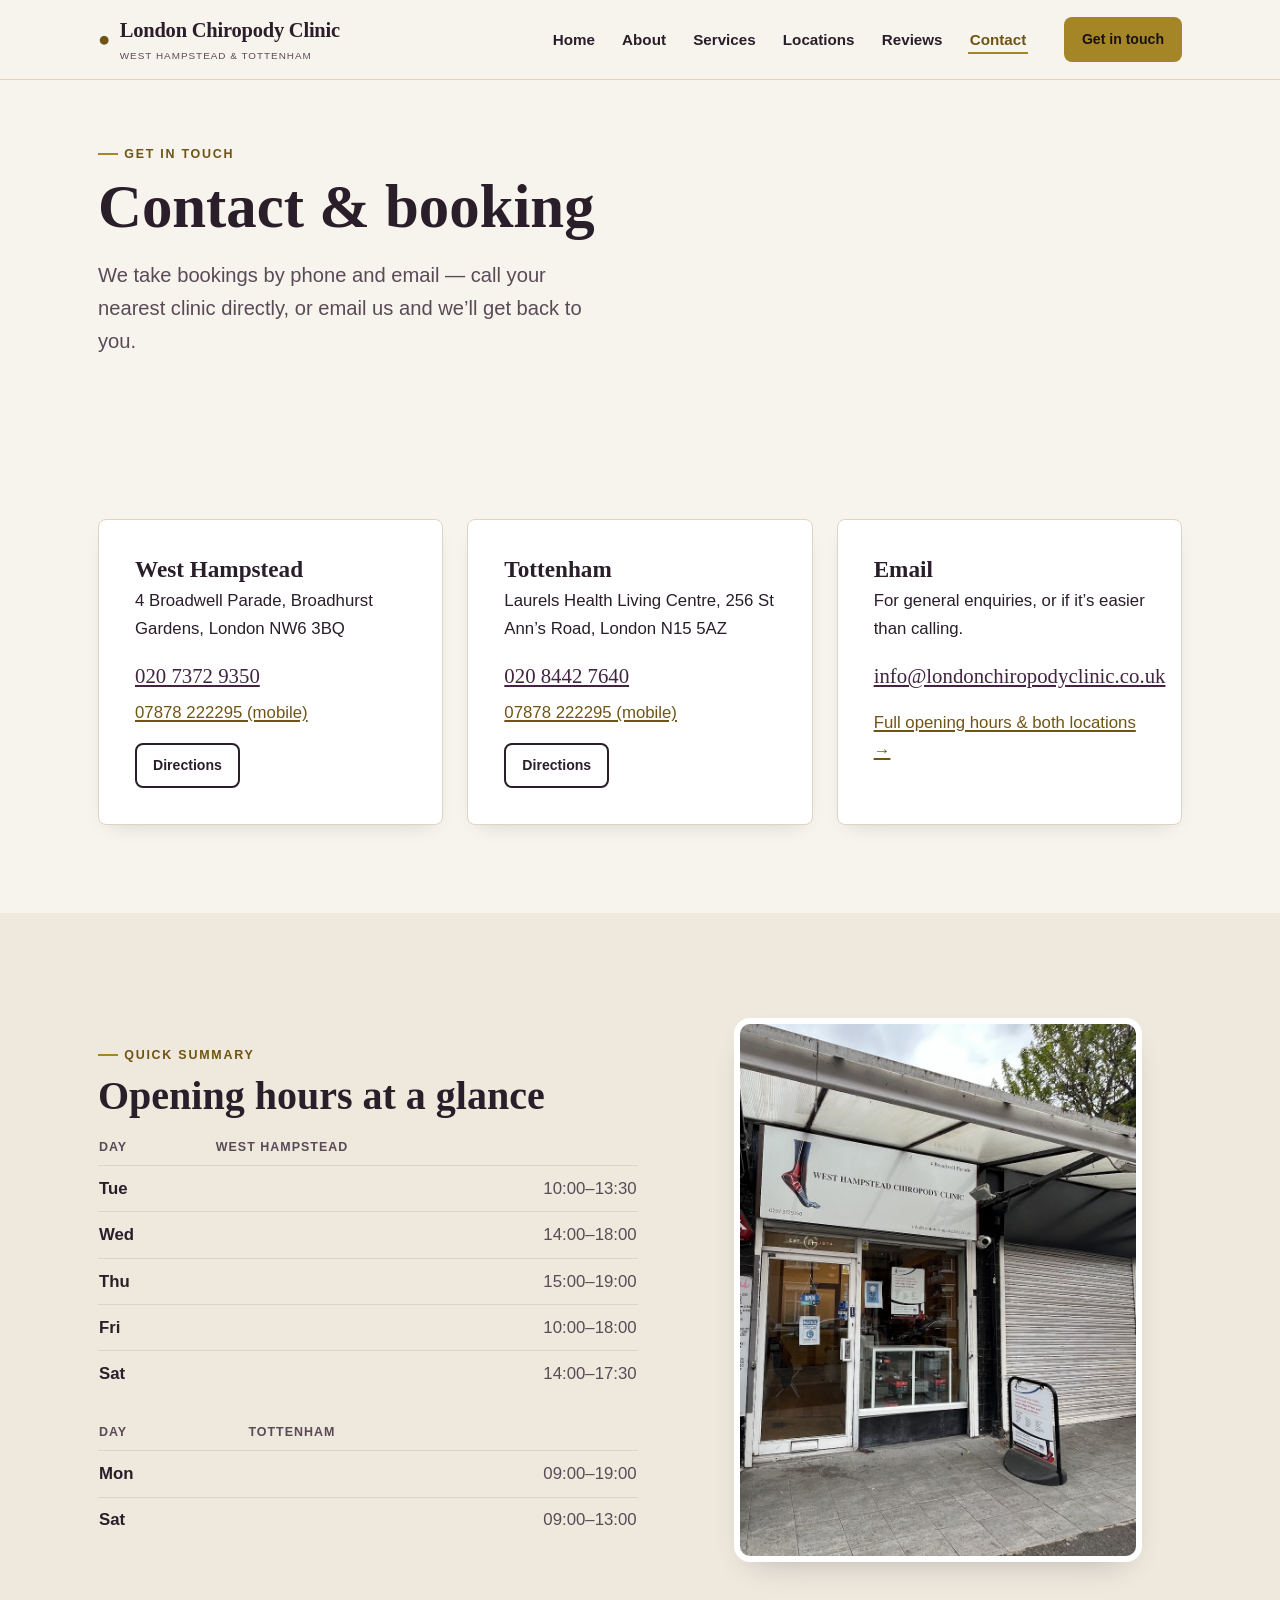
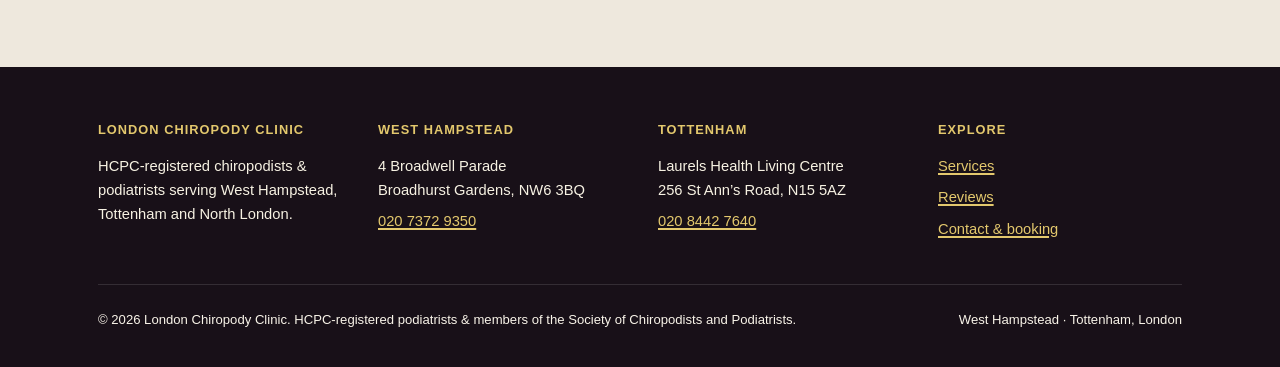
==== contact.html @ a11cd90a "Initial build: London Chiropody Clinic demo site Custom static site for London Chiropody Clinic (Wes" ====
<!doctype html>
<html lang="en-GB" class="no-js">
<head>
<meta charset="UTF-8">
<meta name="viewport" content="width=device-width, initial-scale=1">
<title>Contact &amp; Booking | London Chiropody Clinic</title>
<meta name="description" content="Call or email London Chiropody Clinic to book an appointment in West Hampstead or Tottenham.">
<link rel="icon" href="assets/img/favicon.svg" type="image/svg+xml">
<link rel="stylesheet" href="assets/css/tokens.css">
<link rel="stylesheet" href="assets/css/main.css">
<style>
  .contact-grid { display: grid; gap: var(--space-3); grid-template-columns: repeat(auto-fit, minmax(260px, 1fr)); }
  .contact-card { background: var(--color-surface); border: 1px solid var(--color-line); border-radius: var(--radius-md); padding: var(--space-4); box-shadow: var(--shadow-soft); }
  .contact-card h3 { margin-bottom: 0.3rem; }
  .contact-card .big-link { display: block; font-family: var(--font-display); font-size: 1.3rem; color: var(--color-plum-deep); margin-block: 0.4rem; }
  .contact-card .big-link:hover { color: var(--color-gold-deep); }
</style>
</head>
<body>
<a class="skip-link" href="#main">Skip to content</a>
<div class="scroll-progress"><div class="scroll-progress__fill"></div></div>

<header class="site-header">
  <div class="container site-header__bar">
    <a class="brand" href="index.html">
      <span class="brand__mark" aria-hidden="true">&#9679;</span>
      <span>London Chiropody Clinic<small>West Hampstead &amp; Tottenham</small></span>
    </a>
    <button class="nav__toggle" aria-expanded="false" aria-controls="primary-nav" aria-label="Toggle menu"><span></span></button>
    <nav class="nav__menu" id="primary-nav" data-open="false">
      <ul class="nav__links">
        <li><a href="index.html">Home</a></li>
        <li><a href="about.html">About</a></li>
        <li><a href="services.html">Services</a></li>
        <li><a href="locations.html">Locations</a></li>
        <li><a href="reviews.html">Reviews</a></li>
        <li><a href="contact.html" aria-current="page">Contact</a></li>
      </ul>
      <div class="nav__cta">
        <button class="btn btn--primary btn--sm" data-quick-contact-trigger type="button">Get in touch</button>
      </div>
    </nav>
  </div>
</header>

<main id="main">

  <section class="section--tight">
    <div class="container">
      <p class="eyebrow" data-reveal>Get in touch</p>
      <h1 data-reveal>Contact &amp; booking</h1>
      <p class="hero__lead" data-reveal data-reveal-delay="80ms">We take bookings by phone and email — call your nearest clinic directly, or email us and we&rsquo;ll get back to you.</p>
    </div>
  </section>

  <section class="section">
    <div class="container contact-grid">

      <div class="contact-card" data-reveal>
        <h3>West Hampstead</h3>
        <p>4 Broadwell Parade, Broadhurst Gardens, London NW6 3BQ</p>
        <a class="big-link" href="tel:02073729350">020 7372 9350</a>
        <p><a href="tel:07878222295">07878 222295 (mobile)</a></p>
        <a class="btn btn--outline btn--sm" href="https://www.google.com/maps/search/?api=1&query=West+Hampstead+Chiropody+Clinic+4+Broadwell+Parade+London" target="_blank" rel="noopener">Directions</a>
      </div>

      <div class="contact-card" data-reveal data-reveal-delay="80ms">
        <h3>Tottenham</h3>
        <p>Laurels Health Living Centre, 256 St Ann&rsquo;s Road, London N15 5AZ</p>
        <a class="big-link" href="tel:02084427640">020 8442 7640</a>
        <p><a href="tel:07878222295">07878 222295 (mobile)</a></p>
        <a class="btn btn--outline btn--sm" href="https://www.google.com/maps/search/?api=1&query=Laurels+Health+Living+Centre+256+St+Anns+Road+Tottenham+London" target="_blank" rel="noopener">Directions</a>
      </div>

      <div class="contact-card" data-reveal data-reveal-delay="160ms">
        <h3>Email</h3>
        <p>For general enquiries, or if it&rsquo;s easier than calling.</p>
        <a class="big-link" href="mailto:info@londonchiropodyclinic.co.uk">info@londonchiropodyclinic.co.uk</a>
        <p style="margin-top: var(--space-2);"><a href="locations.html">Full opening hours &amp; both locations &rarr;</a></p>
      </div>

    </div>
  </section>

  <section class="section section--dim">
    <div class="container grid-2">
      <div data-reveal>
        <p class="eyebrow">Quick summary</p>
        <h2>Opening hours at a glance</h2>
        <table class="hours-table">
          <caption class="visually-hidden">Summary of opening hours at both clinics</caption>
          <thead><tr><th>Day</th><th>West Hampstead</th></tr></thead>
          <tbody>
            <tr><td>Tue</td><td>10:00&ndash;13:30</td></tr>
            <tr><td>Wed</td><td>14:00&ndash;18:00</td></tr>
            <tr><td>Thu</td><td>15:00&ndash;19:00</td></tr>
            <tr><td>Fri</td><td>10:00&ndash;18:00</td></tr>
            <tr><td>Sat</td><td>14:00&ndash;17:30</td></tr>
          </tbody>
        </table>
        <table class="hours-table" style="margin-top: var(--space-3);">
          <thead><tr><th>Day</th><th>Tottenham</th></tr></thead>
          <tbody>
            <tr><td>Mon</td><td>09:00&ndash;19:00</td></tr>
            <tr><td>Sat</td><td>09:00&ndash;13:00</td></tr>
          </tbody>
        </table>
      </div>
      <figure class="photo-frame ar-portrait" data-reveal data-reveal-delay="100ms">
        <img src="assets/img/broadwell-parade-storefront.jpg" width="870" height="1520" loading="lazy" alt="The West Hampstead Chiropody Clinic shopfront at 4 Broadwell Parade">
      </figure>
    </div>
  </section>

</main>

<footer class="site-footer">
  <div class="container">
    <div class="footer-grid">
      <div>
        <h4>London Chiropody Clinic</h4>
        <p>HCPC-registered chiropodists &amp; podiatrists serving West Hampstead, Tottenham and North London.</p>
      </div>
      <div>
        <h4>West Hampstead</h4>
        <p>4 Broadwell Parade<br>Broadhurst Gardens, NW6 3BQ</p>
        <p><a href="tel:02073729350">020 7372 9350</a></p>
      </div>
      <div>
        <h4>Tottenham</h4>
        <p>Laurels Health Living Centre<br>256 St Ann&rsquo;s Road, N15 5AZ</p>
        <p><a href="tel:02084427640">020 8442 7640</a></p>
      </div>
      <div>
        <h4>Explore</h4>
        <p><a href="services.html">Services</a></p>
        <p><a href="reviews.html">Reviews</a></p>
        <p><a href="contact.html">Contact &amp; booking</a></p>
      </div>
    </div>
    <div class="footer-bottom">
      <span>&copy; 2026 London Chiropody Clinic. HCPC-registered podiatrists &amp; members of the Society of Chiropodists and Podiatrists.</span>
      <span>West Hampstead &middot; Tottenham, London</span>
    </div>
  </div>
</footer>

<dialog id="quick-contact">
  <div class="quick-contact__body">
    <button class="quick-contact__close" aria-label="Close">&times;</button>
    <h3>Get in touch</h3>
    <p>Call your nearest clinic, or drop us an email.</p>
    <div class="quick-contact__list">
      <a href="tel:02073729350">&#9742;&#65039; West Hampstead &mdash; 020 7372 9350</a>
      <a href="tel:02084427640">&#9742;&#65039; Tottenham &mdash; 020 8442 7640</a>
      <a href="tel:07878222295">&#128241; Mobile &mdash; 07878 222295</a>
      <a href="mailto:info@londonchiropodyclinic.co.uk">&#9993;&#65039; info@londonchiropodyclinic.co.uk</a>
    </div>
  </div>
</dialog>

<script src="assets/js/main.js"></script>
</body>
</html>
---- assets/css/tokens.css ----
/* ==========================================================================
   Design tokens — London Chiropody Clinic, West Hampstead NW6 (+ Tottenham)
   Palette: "ledger & ochre" — a mustard/ochre gold (the brass-plaque,
   long-established-practice feel echoed by the real "EST." medallion on
   the West Hampstead shopfront) paired with a near-black aubergine ink
   (precision, hygiene, quiet competence) on a warm parchment-ledger paper.

   Distinct from every other project in this consultancy's portfolio (hues
   computed from hex, not eyeballed):
   - No navy/indigo/cobalt/azure blue cluster (cobblers-and-keys ~214°,
     nw3-chiropractic ~237°, igophysio ~214°, flc-french-language-centre
     ~203°, wilhelminas-bakery secondary ~222°, mad-lillies near-black
     ~255-260°).
   - No teal/juniper/steel blue-green cluster (je-sports-therapy ~182°,
     royal-fabrics ~179°, north-london-vet-clinic ~189°, beehive-brookland
     secondary ~198°, osprey-clinic ~162°).
   - No sage/bottle-green cluster (nw3-chiropractic secondary ~132°,
     lamats-vintage ~153°, rowberry-restoration ~158°, je-sports-therapy
     secondary ~152°, casa-dei-bambini-montessori ~96°).
   - No citron/olive (igophysio secondary ~76°).
   - No amethyst/violet (dental-perfection ~276°) or magenta/rose/wine
     cluster (stitches-tailoring ~306°, royal-fabrics primary ~346°,
     mad-lillies secondary ~350°, reichs-caterers ~338°, quigley-butchers
     red ~0°).
   - This build's primary — mustard/ochre gold at hue ~45° — sits in a
     genuinely open gap: every other project's gold/brass/rust/terracotta
     note (beehive-brookland ~39°, lamats-vintage secondary ~41°, reichs-
     caterers/stitches-tailoring secondary ~39-40°, i-love-pilates ~15°,
     wilhelminas-bakery ~15-18°, osprey-clinic secondary ~17-20°, cobblers-
     and-keys secondary ~24°, north-london-vet secondary ~28°, beauty-
     aesthetics gold ~31°, dental-perfection secondary ~34-36°) sits at
     least 4-15° warmer/redder than this one, and none of them use gold as
     the SOLE dominant brand hue the way this build does — here it carries
     the whole identity against a near-neutral ink, closer in spirit to
     michael-kendrick-architects' restrained "neutral + one hue" approach
     than to any of the two-strong-hue builds.
   - The ink is a near-black with a faint plum/aubergine undertone (hue
     ~300°, but at 14-20% lightness it reads as charcoal-black, not as a
     visible purple) — distinct from mad-lillies' blue-leaning near-black
     (~255-260°) and from every other project's warm-brown or cool-blue
     near-black ink.
   - Slab-serif display face (system "Rockwell"/"Roboto Slab" stack) is
     this build's unique typographic identity — sturdy and structural,
     fitting a foot/postural-health practice — distinct from the Georgia/
     Palatino antique-shop serif cluster (beehive-brookland, cobblers-and-
     keys, dental-perfection, quigley-butchers, rowberry-restoration,
     royal-fabrics, wilhelminas-bakery, lamats-vintage) and the Avenir/
     Century-Gothic/Optima geometric-sans cluster (osprey-clinic, beauty-
     aesthetics, igophysio, mad-lillies).

   Contrast notes (computed against WCAG AA — 4.5:1 body text / 3:1 large
   text & UI — via the relative-luminance formula, not eyeballed):
   - --color-ink (#291E29) on --color-paper (#F7F4ED): 14.57:1 — safe
     everywhere.
   - --color-plum-deep (#422441) on paper: 12.25:1 — safe for headings/
     links/small text.
   - --color-gold-deep (#6F5415) on paper: 6.47:1 — safe for links, small
     text, icons on light backgrounds.
   - --color-gold (#A58627) on paper: 3.17:1 — DECORATIVE / LARGE-TEXT /
     BUTTON-FILL (with ink text on top) ONLY, not for small text or body
     copy on light backgrounds.
   - --color-gold-light (#E3C86D) on --color-ink-deep (#181018): 11.32:1 —
     safe for headings/body text on dark sections (footer, hero scrim).
   - --color-plum-light (#B389B3) on --color-ink-deep: 6.35:1 — safe for
     secondary text/links on dark sections.
   ========================================================================== */

:root {
  /* ---- Colour: gold (primary) ---- */
  --color-gold: #A58627;          /* primary — mustard/ochre. Decorative/large-text/button-fill (with ink text) only on light bg (3.17:1). */
  --color-gold-hover: color-mix(in oklch, var(--color-gold) 82%, black);
  --color-gold-deep: #6F5415;     /* text-safe darker gold — links, small text/icons on light backgrounds (6.47:1+) */
  --color-gold-light: #E3C86D;    /* text-safe gold on dark ink-deep backgrounds (11.32:1) */
  --color-gold-pale: #F5EEDB;     /* pale gold tint for chips/badges/backgrounds — not for text */

  /* ---- Colour: plum-ink (secondary / dark neutral) ---- */
  --color-plum: #644064;          /* secondary accent — muted aubergine, used sparingly (badges, hover states) */
  --color-plum-deep: #422441;     /* text-safe plum — headings, links (12.25:1 on paper) */
  --color-plum-light: #B389B3;    /* text-safe plum on dark ink-deep backgrounds (6.35:1) */
  --color-plum-pale: #EEE3EC;     /* pale plum tint for chips/backgrounds — not for text */

  /* ---- Colour: neutrals ---- */
  --color-paper: #F7F4ED;         /* page background — warm parchment-ledger */
  --color-paper-dim: #EEE8DD;     /* secondary panel background, card fills */
  --color-surface: #FFFFFF;       /* card surface */
  --color-ink: #291E29;           /* body text — near-black with faint aubergine undertone (14.57:1 on paper) */
  --color-ink-deep: #181018;      /* darkest — footer, hero scrim, max-contrast dark sections */
  --color-ink-soft: #5A4A57;      /* secondary text, captions (7.1:1 on paper) */
  --color-line: #DBD4C7;          /* hairline borders/rules — decorative only */
  --color-line-strong: #C9BEA8;
  --color-white: #FFFFFF;

  /* Computed hover-fill, derived live via color-mix rather than hand-picked */
  --hover-fill-gold: color-mix(in oklch, var(--color-gold-deep) 80%, black);
  --hover-fill-ink: color-mix(in oklch, var(--color-ink-deep) 82%, black);

  /* Semantic aliases */
  --color-bg: var(--color-paper);
  --color-text: var(--color-ink);
  --color-text-soft: var(--color-ink-soft);
  --color-primary: var(--color-gold);
  --color-accent: var(--color-plum);
  --color-accent-2: var(--color-plum-deep);

  /* ---- Typography ----
     No CDN/webfont dependency (GitHub Pages, no build step): system-font
     stacks only. A sturdy geometric slab serif for headings (structural,
     dependable — fits a foot/postural-health practice) with a clean
     humanist sans for body/UI. */
  --font-display: Rockwell, "Rockwell Nova", "Roboto Slab", "Bookman Old Style", Georgia, serif;
  --font-body: -apple-system, BlinkMacSystemFont, "Segoe UI", Roboto, "Helvetica Neue", Arial, sans-serif;
  --font-sans: -apple-system, BlinkMacSystemFont, "Segoe UI", Roboto, "Helvetica Neue", Arial, sans-serif;

  --fs-h1: clamp(2.25rem, 3.6vw + 1rem, 3.8rem);
  --fs-h2: clamp(1.75rem, 2.2vw + 1rem, 2.5rem);
  --fs-h3: clamp(1.2rem, 1vw + 1rem, 1.45rem);
  --fs-lead: clamp(1.08rem, 0.7vw + 0.9rem, 1.26rem);
  --fs-body: 1.05rem;
  --fs-small: 0.875rem;
  --fs-eyebrow: 0.78rem;

  --lh-tight: 1.16;
  --lh-body: 1.65;

  /* ---- Spacing scale ---- */
  --space-1: 0.5rem;
  --space-2: 1rem;
  --space-3: 1.5rem;
  --space-4: 2.25rem;
  --space-5: 3.5rem;
  --space-6: 5.5rem;
  --space-7: 8rem;

  /* ---- Layout ---- */
  --container-width: 1180px;
  --container-pad: clamp(1.25rem, 4vw, 3rem);
  --radius-sm: 4px;
  --radius-md: 8px;
  --radius-lg: 16px;

  /* ---- Shadows (warm ink-toned) ---- */
  --shadow-card: 0 14px 32px -18px rgba(24, 16, 24, 0.3);
  --shadow-card-hover: 0 22px 44px -16px rgba(24, 16, 24, 0.38);
  --shadow-soft: 0 8px 20px -12px rgba(24, 16, 24, 0.22);

  /* ---- Motion ---- */
  --ease-out: cubic-bezier(0.22, 1, 0.36, 1);
  --ease-key: cubic-bezier(0.16, 0.84, 0.44, 1);
  --dur-fast: 220ms;
  --dur-med: 550ms;
  --dur-slow: 1100ms;

  /* Breakpoints (reference only, used in comments): 640 / 900 / 1200 */
}
---- assets/css/main.css ----
/* ==========================================================================
   London Chiropody Clinic — shared stylesheet
   Reset, layout, nav, footer, buttons, cards, reveal-on-scroll system, plus
   this site's bespoke components: the subgrid .service-grid / .review-grid
   card rows, the native <dialog> quick-contact modal, .review cards with
   :has() sibling-focus, the .hours-table with tabular-nums, and the FAQ
   (details/summary) accordion.
   Page-specific styles live inline in each page's <style> block.
   ========================================================================== */

/* ---- View transitions: native crossfade between pages ---- */
@view-transition {
  navigation: auto;
}

/* ---- Reset ---- */
*, *::before, *::after { box-sizing: border-box; }
html { scroll-behavior: smooth; }
@media (prefers-reduced-motion: reduce) {
  html { scroll-behavior: auto; }
  *, *::before, *::after {
    animation-duration: 0.001ms !important;
    animation-iteration-count: 1 !important;
    transition-duration: 0.001ms !important;
    scroll-behavior: auto !important;
  }
}
body {
  margin: 0;
  background: var(--color-bg);
  color: var(--color-text);
  font-family: var(--font-body);
  font-size: var(--fs-body);
  line-height: var(--lh-body);
  -webkit-font-smoothing: antialiased;
}
img, svg { max-width: 100%; display: block; }
h1, h2, h3, h4 {
  font-family: var(--font-display);
  line-height: var(--lh-tight);
  margin: 0 0 var(--space-2);
  color: var(--color-ink);
  font-weight: 700;
}
h1 { font-size: var(--fs-h1); }
h2 { font-size: var(--fs-h2); }
h3 { font-size: var(--fs-h3); }
p { margin: 0 0 var(--space-2); }
a { color: var(--color-gold-deep); text-decoration-thickness: 1.5px; text-underline-offset: 2px; }
a:hover { color: var(--color-plum-deep); }
ul, ol { margin: 0; padding: 0; }
li { list-style: none; }
button { font: inherit; }

.container {
  width: 100%;
  max-width: var(--container-width);
  margin-inline: auto;
  padding-inline: var(--container-pad);
}

.visually-hidden {
  position: absolute; width: 1px; height: 1px; overflow: hidden;
  clip: rect(0 0 0 0); white-space: nowrap; border: 0; padding: 0; margin: -1px;
}

.skip-link {
  position: absolute; left: 1rem; top: -3rem;
  background: var(--color-ink-deep); color: var(--color-gold-light);
  padding: 0.6rem 1rem; border-radius: var(--radius-sm); z-index: 200;
  transition: top var(--dur-fast) var(--ease-out);
}
.skip-link:focus { top: 1rem; }

/* ---- Eyebrow / section labels ---- */
.eyebrow {
  display: inline-flex; align-items: center; gap: 0.5em;
  font-size: var(--fs-eyebrow); letter-spacing: 0.14em; text-transform: uppercase;
  font-weight: 700; color: var(--color-gold-deep);
  margin-bottom: var(--space-1);
}
.eyebrow::before {
  content: ""; width: 1.6em; height: 2px; background: var(--color-gold);
  display: inline-block;
}

/* ==========================================================================
   Header / Nav
   ========================================================================== */
.site-header {
  position: sticky; top: 0; z-index: 100;
  background: color-mix(in oklch, var(--color-paper) 92%, transparent);
  backdrop-filter: blur(10px);
  border-bottom: 1px solid var(--color-line);
}
.site-header__bar {
  display: flex; align-items: center; justify-content: space-between;
  gap: var(--space-3);
  padding-block: 0.9rem;
}
.brand {
  display: flex; align-items: center; gap: 0.6rem;
  font-family: var(--font-display); font-weight: 700;
  font-size: 1.28rem; color: var(--color-ink); text-decoration: none;
  letter-spacing: -0.01em;
}
.brand:hover { color: var(--color-ink); }
.brand__mark { color: var(--color-gold-deep); }
.brand small {
  display: block; font-family: var(--font-body); font-weight: 500;
  font-size: 0.62rem; letter-spacing: 0.1em; text-transform: uppercase;
  color: var(--color-ink-soft);
}

.nav__toggle {
  display: none;
  background: none; border: 1px solid var(--color-line-strong);
  border-radius: var(--radius-sm); padding: 0.5rem 0.7rem; cursor: pointer;
  color: var(--color-ink);
}
.nav__toggle span, .nav__toggle::before, .nav__toggle::after {
  content: ""; display: block; width: 20px; height: 2px; background: currentColor;
  margin: 4px 0; transition: transform var(--dur-fast) var(--ease-out), opacity var(--dur-fast);
}

.nav__menu { display: flex; align-items: center; gap: var(--space-4); }
.nav__links { display: flex; gap: var(--space-3); }
.nav__links a {
  color: var(--color-ink); text-decoration: none; font-weight: 600;
  font-size: 0.95rem; padding: 0.3rem 0.1rem; position: relative;
}
.nav__links a::after {
  content: ""; position: absolute; left: 0; right: 100%; bottom: -2px; height: 2px;
  background: var(--color-gold); transition: right var(--dur-fast) var(--ease-out);
}
.nav__links a:hover::after, .nav__links a[aria-current="page"]::after { right: 0; }
.nav__links a[aria-current="page"] { color: var(--color-gold-deep); }

.nav__cta {
  display: inline-flex; align-items: center; gap: 0.5rem;
  white-space: nowrap;
}

@media (max-width: 860px) {
  .nav__toggle { display: block; }
  .nav__menu {
    position: absolute; top: 100%; left: 0; right: 0;
    background: var(--color-paper);
    border-bottom: 1px solid var(--color-line);
    flex-direction: column; align-items: stretch; gap: 0;
    padding: var(--space-2) var(--container-pad) var(--space-4);
    transform: translateY(-8px); opacity: 0; pointer-events: none;
    transition: transform var(--dur-fast) var(--ease-out), opacity var(--dur-fast);
    max-height: calc(100vh - 100%);
    overflow-y: auto;
  }
  .nav__menu[data-open="true"] {
    transform: translateY(0); opacity: 1; pointer-events: auto;
  }
  .nav__links { flex-direction: column; gap: 0; }
  .nav__links a { padding: 0.85rem 0; border-bottom: 1px solid var(--color-line); }
  .nav__cta { margin-top: var(--space-2); }
}

/* ==========================================================================
   Buttons
   ========================================================================== */
.btn {
  display: inline-flex; align-items: center; justify-content: center; gap: 0.5rem;
  padding: 0.85rem 1.5rem; border-radius: var(--radius-md);
  font-weight: 700; font-size: 0.98rem; text-decoration: none;
  border: 2px solid transparent; cursor: pointer;
  transition: transform var(--dur-fast) var(--ease-out), background var(--dur-fast), box-shadow var(--dur-fast);
}
.btn--primary {
  background: var(--color-gold); color: var(--color-ink-deep);
}
.btn--primary:hover { background: var(--hover-fill-gold); color: var(--color-white); }
.btn--ink {
  background: var(--color-ink); color: var(--color-gold-light);
}
.btn--ink:hover { background: var(--hover-fill-ink); }
.btn--outline {
  background: transparent; border-color: var(--color-ink);
  color: var(--color-ink);
}
.btn--outline:hover { background: var(--color-ink); color: var(--color-gold-light); }
.btn--sm { padding: 0.55rem 1rem; font-size: 0.88rem; }
.btn-row { display: flex; flex-wrap: wrap; gap: 0.9rem; }

/* ==========================================================================
   Sections / layout helpers
   ========================================================================== */
.section { padding-block: var(--space-6); }
.section--tight { padding-block: var(--space-5); }
.section--dim { background: var(--color-paper-dim); }
.section--ink {
  background: var(--color-ink-deep); color: var(--color-gold-pale);
}
.section--ink h2, .section--ink h3 { color: var(--color-white); }
.section--ink .eyebrow { color: var(--color-gold-light); }
.section--ink p { color: color-mix(in srgb, var(--color-gold-pale) 82%, white); }
.section--ink a:not(.btn) { color: var(--color-gold-light); }

.section-head { max-width: 640px; margin-bottom: var(--space-4); }
.section-head--center { margin-inline: auto; text-align: center; }

.grid-2 { display: grid; grid-template-columns: 1fr; gap: var(--space-5); }
@media (min-width: 900px) {
  .grid-2 { grid-template-columns: 1.05fr 0.95fr; align-items: center; }
}
.grid-2--reverse { direction: rtl; }
.grid-2--reverse > * { direction: ltr; }

/* ==========================================================================
   Scroll reveal
   ========================================================================== */
[data-reveal] {
  opacity: 0; transform: translateY(22px);
  transition: opacity var(--dur-slow) var(--ease-out), transform var(--dur-slow) var(--ease-out);
  transition-delay: var(--reveal-delay, 0ms);
}
[data-reveal].is-visible { opacity: 1; transform: translateY(0); }

/* ==========================================================================
   Hero
   ========================================================================== */
.hero {
  position: relative;
  padding-block: var(--space-6) var(--space-5);
  background:
    radial-gradient(circle at 88% 8%, color-mix(in oklch, var(--color-gold) 20%, transparent), transparent 55%),
    var(--color-paper);
  overflow: hidden;
}
.hero__grid {
  display: grid; gap: var(--space-5);
  grid-template-columns: 1fr;
  align-items: center;
}
@media (min-width: 960px) {
  .hero__grid { grid-template-columns: 1.1fr 0.9fr; }
}
.hero h1 { margin-bottom: var(--space-2); }
.hero__lead { font-size: var(--fs-lead); color: var(--color-ink-soft); max-width: 46ch; }
.hero__badge {
  display: inline-flex; align-items: center; gap: 0.6rem;
  background: var(--color-surface); border: 1px solid var(--color-line);
  padding: 0.55rem 1rem; border-radius: 100px; font-size: 0.88rem; font-weight: 600;
  box-shadow: var(--shadow-soft); margin-bottom: var(--space-3);
}
.hero__badge .stars { color: var(--color-gold-deep); letter-spacing: 1px; }
.hero__panel {
  background: var(--color-ink-deep); color: var(--color-gold-pale);
  border-radius: var(--radius-lg); padding: var(--space-4);
  box-shadow: var(--shadow-card);
}
.hero__panel h3 { color: var(--color-white); font-size: 1.15rem; }
.hero__panel .loc {
  display: flex; justify-content: space-between; gap: var(--space-2);
  padding-block: 0.85rem; border-bottom: 1px solid rgba(255,255,255,0.12);
}
.hero__panel .loc:last-of-type { border-bottom: none; }
.hero__panel .loc dt {
  font-weight: 700; color: var(--color-gold-light); font-size: 0.95rem;
}
.hero__panel .loc dd { margin: 0; text-align: right; font-size: 0.88rem; color: color-mix(in srgb, var(--color-gold-pale) 85%, white); }
.hero__panel .loc dd a { color: inherit; }

/* ==========================================================================
   Cards / subgrid rows
   ========================================================================== */
.card-row {
  display: grid; gap: var(--space-3);
  grid-template-columns: repeat(auto-fit, minmax(260px, 1fr));
}
.card-row--subgrid {
  grid-template-rows: auto;
}
@supports (grid-template-rows: subgrid) {
  .card-row--subgrid .card {
    display: grid; grid-row: span 3; grid-template-rows: subgrid; gap: 0;
  }
}
.card {
  background: var(--color-surface); border: 1px solid var(--color-line);
  border-radius: var(--radius-md); padding: var(--space-3);
  box-shadow: var(--shadow-soft);
  transition: box-shadow var(--dur-fast) var(--ease-out), transform var(--dur-fast) var(--ease-out);
}
.card:hover { box-shadow: var(--shadow-card-hover); transform: translateY(-3px); }
.card__icon {
  width: 46px; height: 46px; color: var(--color-gold-deep);
  margin-bottom: var(--space-2);
}
.card h3 { margin-bottom: 0.4rem; }
.card p { color: var(--color-ink-soft); margin-bottom: 0; font-size: 0.95rem; }
.card__footer { align-self: end; padding-top: var(--space-2); }

/* Hover-lift wrapper pattern: hover a stable wrapper, animate a child */
.lift { display: block; }
.lift__thumb { overflow: hidden; border-radius: var(--radius-md); }
.lift__thumb img { transition: transform var(--dur-med) var(--ease-out); }
.lift:hover .lift__thumb img { transform: scale(1.045); }

/* ==========================================================================
   Service list (categorised)
   ========================================================================== */
.service-category {
  border-radius: var(--radius-lg);
  background: var(--color-surface);
  border: 1px solid var(--color-line);
  padding: var(--space-4);
  box-shadow: var(--shadow-soft);
}
.service-category h3 {
  display: flex; align-items: center; gap: 0.7rem;
  color: var(--color-plum-deep);
}
.service-category__icon { width: 34px; height: 34px; flex: none; color: var(--color-gold-deep); }
.service-list { display: grid; gap: 0.65rem; margin-top: var(--space-2); }
.service-list li {
  display: flex; gap: 0.6rem; align-items: baseline;
  border-bottom: 1px dashed var(--color-line);
  padding-block: 0.55rem;
}
.service-list li:last-child { border-bottom: none; }
.service-list strong { color: var(--color-ink); }
.service-list span { color: var(--color-ink-soft); font-size: 0.92rem; }

/* ==========================================================================
   Testimonials / reviews
   ========================================================================== */
.review-grid {
  display: grid; gap: var(--space-3);
  grid-template-columns: repeat(auto-fit, minmax(270px, 1fr));
}
.review {
  background: var(--color-surface); border: 1px solid var(--color-line);
  border-radius: var(--radius-md); padding: var(--space-3);
  box-shadow: var(--shadow-soft);
  transition: filter var(--dur-fast) var(--ease-out), opacity var(--dur-fast) var(--ease-out);
}
.review__stars { color: var(--color-gold-deep); letter-spacing: 2px; font-size: 0.95rem; margin-bottom: 0.5rem; }
.review p { font-style: italic; color: var(--color-ink); margin-bottom: 0.6rem; }
.review cite { font-style: normal; font-weight: 700; font-size: 0.88rem; color: var(--color-plum-deep); }

/* :has() sibling-focus for the review grid */
.review-grid:has(.review:hover) .review:not(:hover) {
  filter: blur(1.5px); opacity: 0.65;
}

/* ==========================================================================
   Hours table
   ========================================================================== */
.hours-table { width: 100%; border-collapse: collapse; font-variant-numeric: tabular-nums; }
.hours-table th { text-align: left; font-size: var(--fs-eyebrow); text-transform: uppercase; letter-spacing: 0.08em; color: var(--color-ink-soft); padding-bottom: 0.5rem; }
.hours-table td { padding-block: 0.55rem; border-top: 1px solid var(--color-line); }
.hours-table td:last-child { text-align: right; color: var(--color-ink-soft); }
.hours-table tr td:first-child { font-weight: 700; }

/* ==========================================================================
   Location cards
   ========================================================================== */
.location-card {
  background: var(--color-surface); border: 1px solid var(--color-line);
  border-radius: var(--radius-lg); overflow: hidden; box-shadow: var(--shadow-card);
}
.location-card--primary { border-color: var(--color-gold); border-width: 2px; }
.location-card__body { padding: var(--space-4); }
.location-card__tag {
  display: inline-block; background: var(--color-gold-pale); color: var(--color-gold-deep);
  font-size: var(--fs-eyebrow); font-weight: 700; letter-spacing: 0.08em; text-transform: uppercase;
  padding: 0.3rem 0.7rem; border-radius: 100px; margin-bottom: var(--space-2);
}
.location-card address { font-style: normal; color: var(--color-ink-soft); margin-bottom: var(--space-2); }
.location-card address strong { color: var(--color-ink); display: block; margin-bottom: 0.2rem; }

.satellite-list {
  display: grid; gap: var(--space-2);
  grid-template-columns: repeat(auto-fit, minmax(220px, 1fr));
}
.satellite-list li {
  padding: var(--space-2); background: var(--color-surface);
  border: 1px solid var(--color-line); border-radius: var(--radius-sm);
  font-size: 0.9rem; color: var(--color-ink-soft);
}
.satellite-list strong { display: block; color: var(--color-ink); font-size: 0.95rem; margin-bottom: 0.2rem; }

/* ==========================================================================
   FAQ (native details/summary)
   ========================================================================== */
.faq { border-top: 1px solid var(--color-line); }
.faq details {
  border-bottom: 1px solid var(--color-line);
  padding-block: var(--space-2);
}
.faq summary {
  cursor: pointer; font-weight: 700; font-family: var(--font-display);
  font-size: 1.05rem; list-style: none; display: flex; align-items: center;
  justify-content: space-between; gap: var(--space-2); color: var(--color-ink);
}
.faq summary::-webkit-details-marker { display: none; }
.faq summary::after {
  content: "+"; font-size: 1.4rem; color: var(--color-gold-deep); flex: none;
  transition: transform var(--dur-fast) var(--ease-out);
}
.faq details[open] summary::after { transform: rotate(45deg); }
.faq details p { margin-top: var(--space-2); color: var(--color-ink-soft); max-width: 62ch; }

/* ==========================================================================
   Native dialog: quick-contact modal
   ========================================================================== */
html:has(dialog[open]) { overflow: hidden; }
dialog#quick-contact {
  border: none; border-radius: var(--radius-lg); padding: 0;
  max-width: 420px; width: calc(100% - 2.5rem);
  box-shadow: var(--shadow-card-hover);
  background: var(--color-surface);
}
dialog#quick-contact::backdrop {
  background: rgba(24, 16, 24, 0.55); backdrop-filter: blur(2px);
}
.quick-contact__body { padding: var(--space-4); position: relative; }
.quick-contact__close {
  position: absolute; top: 1rem; right: 1rem; background: none; border: none;
  font-size: 1.4rem; line-height: 1; cursor: pointer; color: var(--color-ink-soft);
}
.quick-contact__body h3 { margin-bottom: 0.3rem; }
.quick-contact__body p { color: var(--color-ink-soft); }
.quick-contact__list { display: grid; gap: 0.75rem; margin-top: var(--space-3); }
.quick-contact__list a {
  display: flex; align-items: center; gap: 0.7rem;
  padding: 0.8rem 1rem; border-radius: var(--radius-sm);
  background: var(--color-paper-dim); color: var(--color-ink); text-decoration: none;
  font-weight: 700; transition: background var(--dur-fast);
}
.quick-contact__list a:hover { background: var(--color-gold-pale); }

/* ==========================================================================
   Photo frames / aspect-ratio galleries
   ========================================================================== */
.photo-frame {
  border-radius: var(--radius-lg); overflow: hidden; box-shadow: var(--shadow-card);
  border: 6px solid var(--color-surface);
}
.photo-frame img { width: 100%; height: 100%; object-fit: cover; }
.ar-portrait { aspect-ratio: 3 / 4; }
.ar-wide { aspect-ratio: 21 / 9; }
.ar-banner { aspect-ratio: 2.4 / 1; }

/* ==========================================================================
   Footer
   ========================================================================== */
.site-footer {
  background: var(--color-ink-deep); color: color-mix(in srgb, var(--color-gold-pale) 85%, white);
  padding-block: var(--space-5) var(--space-4);
}
.site-footer a { color: var(--color-gold-light); }
.footer-grid {
  display: grid; gap: var(--space-4);
  grid-template-columns: repeat(auto-fit, minmax(200px, 1fr));
  padding-bottom: var(--space-4); border-bottom: 1px solid rgba(255,255,255,0.12);
  margin-bottom: var(--space-3);
}
.footer-grid h4 {
  font-family: var(--font-body); text-transform: uppercase; letter-spacing: 0.08em;
  font-size: 0.8rem; color: var(--color-gold-light); margin-bottom: var(--space-2);
}
.footer-grid p, .footer-grid li { font-size: 0.92rem; color: color-mix(in srgb, var(--color-gold-pale) 78%, white); margin-bottom: 0.45rem; }
.footer-bottom {
  display: flex; flex-wrap: wrap; gap: var(--space-2); justify-content: space-between;
  font-size: 0.82rem; color: color-mix(in srgb, var(--color-gold-pale) 62%, white);
}

/* Scrollbar styling for any internally-scrolling element */
.scrolly, .satellite-scroll {
  scrollbar-width: thin; scrollbar-color: var(--color-gold) transparent;
}

/* ==========================================================================
   Scroll progress line
   ========================================================================== */
.scroll-progress {
  position: fixed; top: 0; left: 0; right: 0; height: 3px; z-index: 300;
  background: transparent;
}
.scroll-progress__fill {
  height: 100%; width: var(--progress, 0%);
  background: linear-gradient(in oklch to right, var(--color-gold), var(--color-plum));
}

/* ==========================================================================
   Utility
   ========================================================================== */
.text-center { text-align: center; }
.mt-0 { margin-top: 0; }
.mb-0 { margin-bottom: 0; }
.stack { display: grid; gap: var(--space-2); }
.badge-row { display: flex; flex-wrap: wrap; gap: 0.6rem; }
.chip {
  display: inline-flex; align-items: center; gap: 0.4rem;
  background: var(--color-plum-pale); color: var(--color-plum-deep);
  font-size: 0.82rem; font-weight: 700; padding: 0.35rem 0.75rem; border-radius: 100px;
}

@media (max-width: 640px) {
  .section { padding-block: var(--space-5); }
  .hero { padding-block: var(--space-5) var(--space-4); }
}
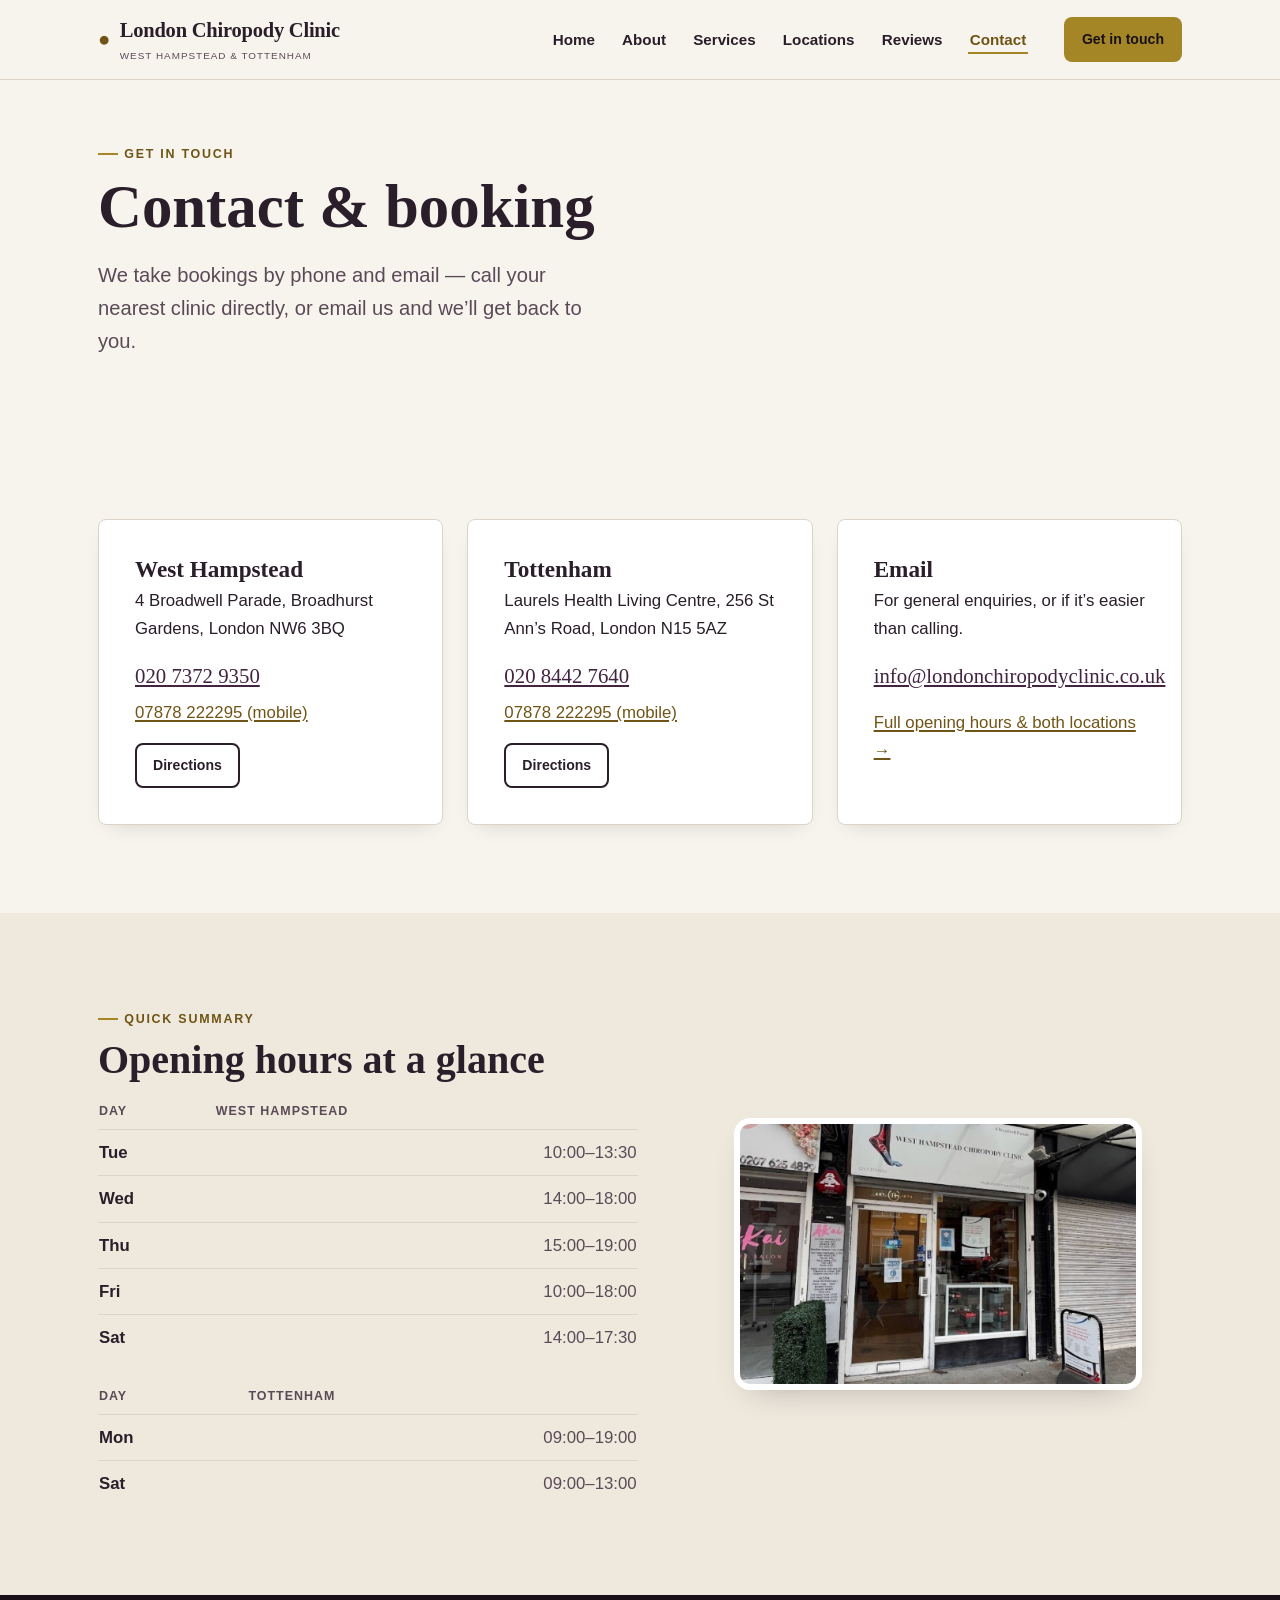
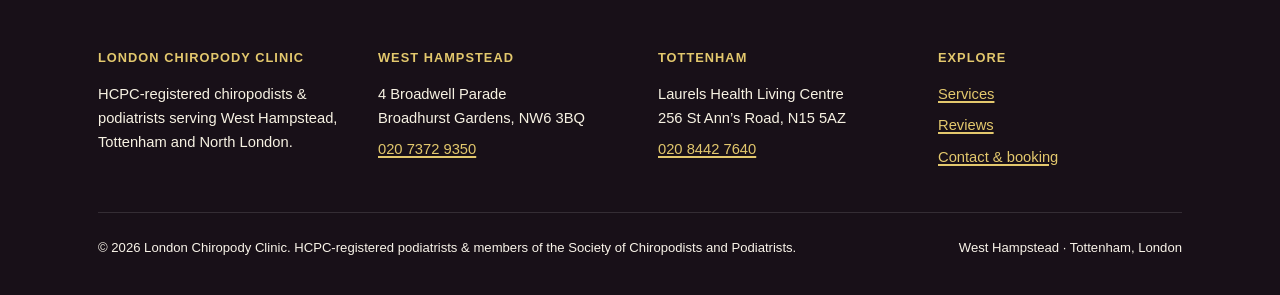
==== commit e4c9d546: "Add treatment and location photography throughout the site Fixes near-zero real photo count flagged " ====
--- a/contact.html
+++ b/contact.html
@@ -106,8 +106,8 @@
           </tbody>
         </table>
       </div>
-      <figure class="photo-frame ar-portrait" data-reveal data-reveal-delay="100ms">
-        <img src="assets/img/broadwell-parade-storefront.jpg" width="870" height="1520" loading="lazy" alt="The West Hampstead Chiropody Clinic shopfront at 4 Broadwell Parade">
+      <figure class="photo-frame ar-classic" data-reveal data-reveal-delay="100ms">
+        <img src="assets/img/west-hampstead-parade-alt.jpg" width="1170" height="658" loading="lazy" alt="The West Hampstead Chiropody Clinic shopfront and signage at 4 Broadwell Parade">
       </figure>
     </div>
   </section>
--- a/assets/css/main.css
+++ b/assets/css/main.css
@@ -448,6 +448,19 @@
 .ar-portrait { aspect-ratio: 3 / 4; }
 .ar-wide { aspect-ratio: 21 / 9; }
 .ar-banner { aspect-ratio: 2.4 / 1; }
+.ar-classic { aspect-ratio: 3 / 2; }
+
+/* Hover-lift wrapper pattern for .photo-frame figures: hover the stable
+   .lift wrapper, animate the child .lift__thumb image only — never
+   :hover + transform on the same element (see .lift/.lift__thumb above). */
+.photo-frame.lift .lift__thumb { display: block; width: 100%; height: 100%; }
+
+/* ---- Treatment-photo gallery (homepage + services) ---- */
+.care-gallery { display: grid; gap: var(--space-3); grid-template-columns: 1fr; }
+@media (min-width: 700px) {
+  .care-gallery { grid-template-columns: 1fr 1fr; }
+  .care-gallery__wide { grid-column: 1 / -1; }
+}
 
 /* ==========================================================================
    Footer
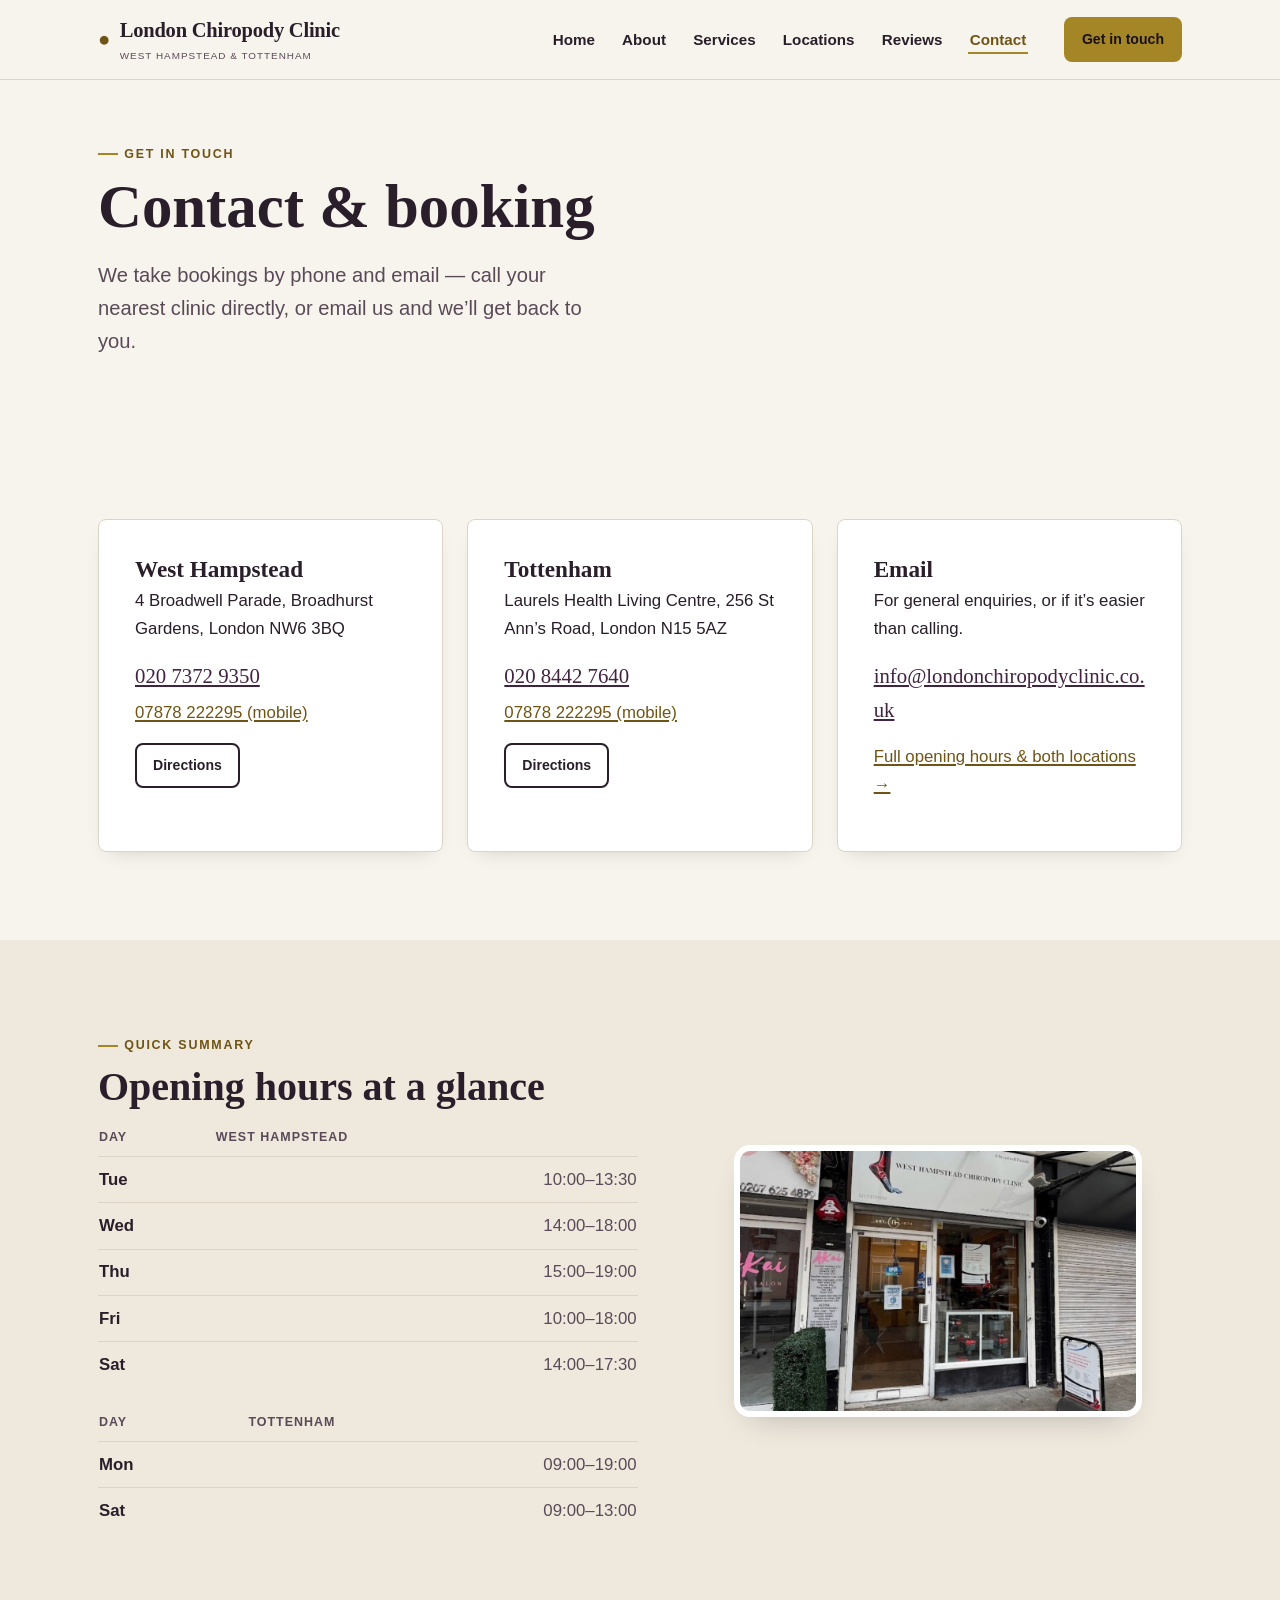
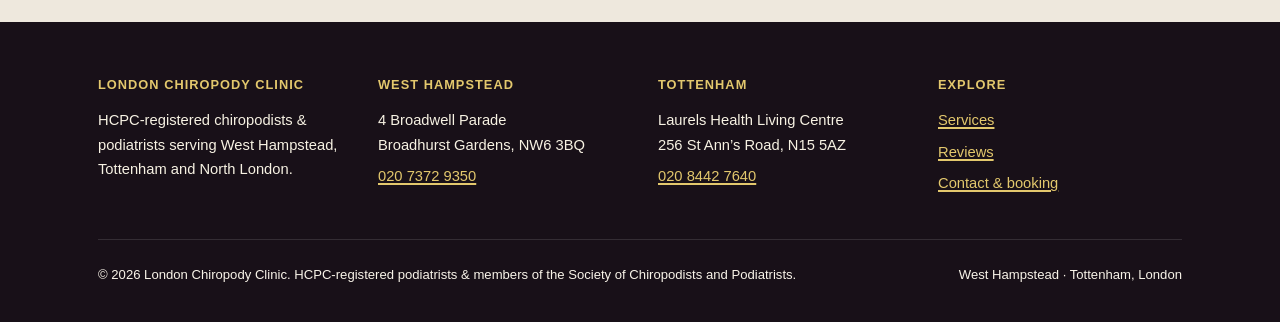
==== commit 6276aabc: "Fix email text overflowing its box on the contact page The contact-page email card (.contact-card) i" ====
--- a/contact.html
+++ b/contact.html
@@ -10,9 +10,9 @@
 <link rel="stylesheet" href="assets/css/main.css">
 <style>
   .contact-grid { display: grid; gap: var(--space-3); grid-template-columns: repeat(auto-fit, minmax(260px, 1fr)); }
-  .contact-card { background: var(--color-surface); border: 1px solid var(--color-line); border-radius: var(--radius-md); padding: var(--space-4); box-shadow: var(--shadow-soft); }
+  .contact-card { min-width: 0; background: var(--color-surface); border: 1px solid var(--color-line); border-radius: var(--radius-md); padding: var(--space-4); box-shadow: var(--shadow-soft); }
   .contact-card h3 { margin-bottom: 0.3rem; }
-  .contact-card .big-link { display: block; font-family: var(--font-display); font-size: 1.3rem; color: var(--color-plum-deep); margin-block: 0.4rem; }
+  .contact-card .big-link { display: block; font-family: var(--font-display); font-size: 1.3rem; color: var(--color-plum-deep); margin-block: 0.4rem; overflow-wrap: anywhere; word-break: break-word; }
   .contact-card .big-link:hover { color: var(--color-gold-deep); }
 </style>
 </head>
--- a/assets/css/main.css
+++ b/assets/css/main.css
@@ -283,6 +283,7 @@
   }
 }
 .card {
+  min-width: 0;
   background: var(--color-surface); border: 1px solid var(--color-line);
   border-radius: var(--radius-md); padding: var(--space-3);
   box-shadow: var(--shadow-soft);
@@ -296,6 +297,11 @@
 .card h3 { margin-bottom: 0.4rem; }
 .card p { color: var(--color-ink-soft); margin-bottom: 0; font-size: 0.95rem; }
 .card__footer { align-self: end; padding-top: var(--space-2); }
+/* Grid items default to min-width:auto, so an unbroken long string (an
+   email address, a URL) inside a card can force the track wider than its
+   content box and spill past the card's border. Belt-and-braces: any long
+   inline link/text sitting directly in a card wraps inside the box. */
+.card a, .card-row a { overflow-wrap: anywhere; word-break: break-word; }
 
 /* Hover-lift wrapper pattern: hover a stable wrapper, animate a child */
 .lift { display: block; }
@@ -434,6 +440,7 @@
   padding: 0.8rem 1rem; border-radius: var(--radius-sm);
   background: var(--color-paper-dim); color: var(--color-ink); text-decoration: none;
   font-weight: 700; transition: background var(--dur-fast);
+  min-width: 0; overflow-wrap: anywhere; word-break: break-word;
 }
 .quick-contact__list a:hover { background: var(--color-gold-pale); }
 
